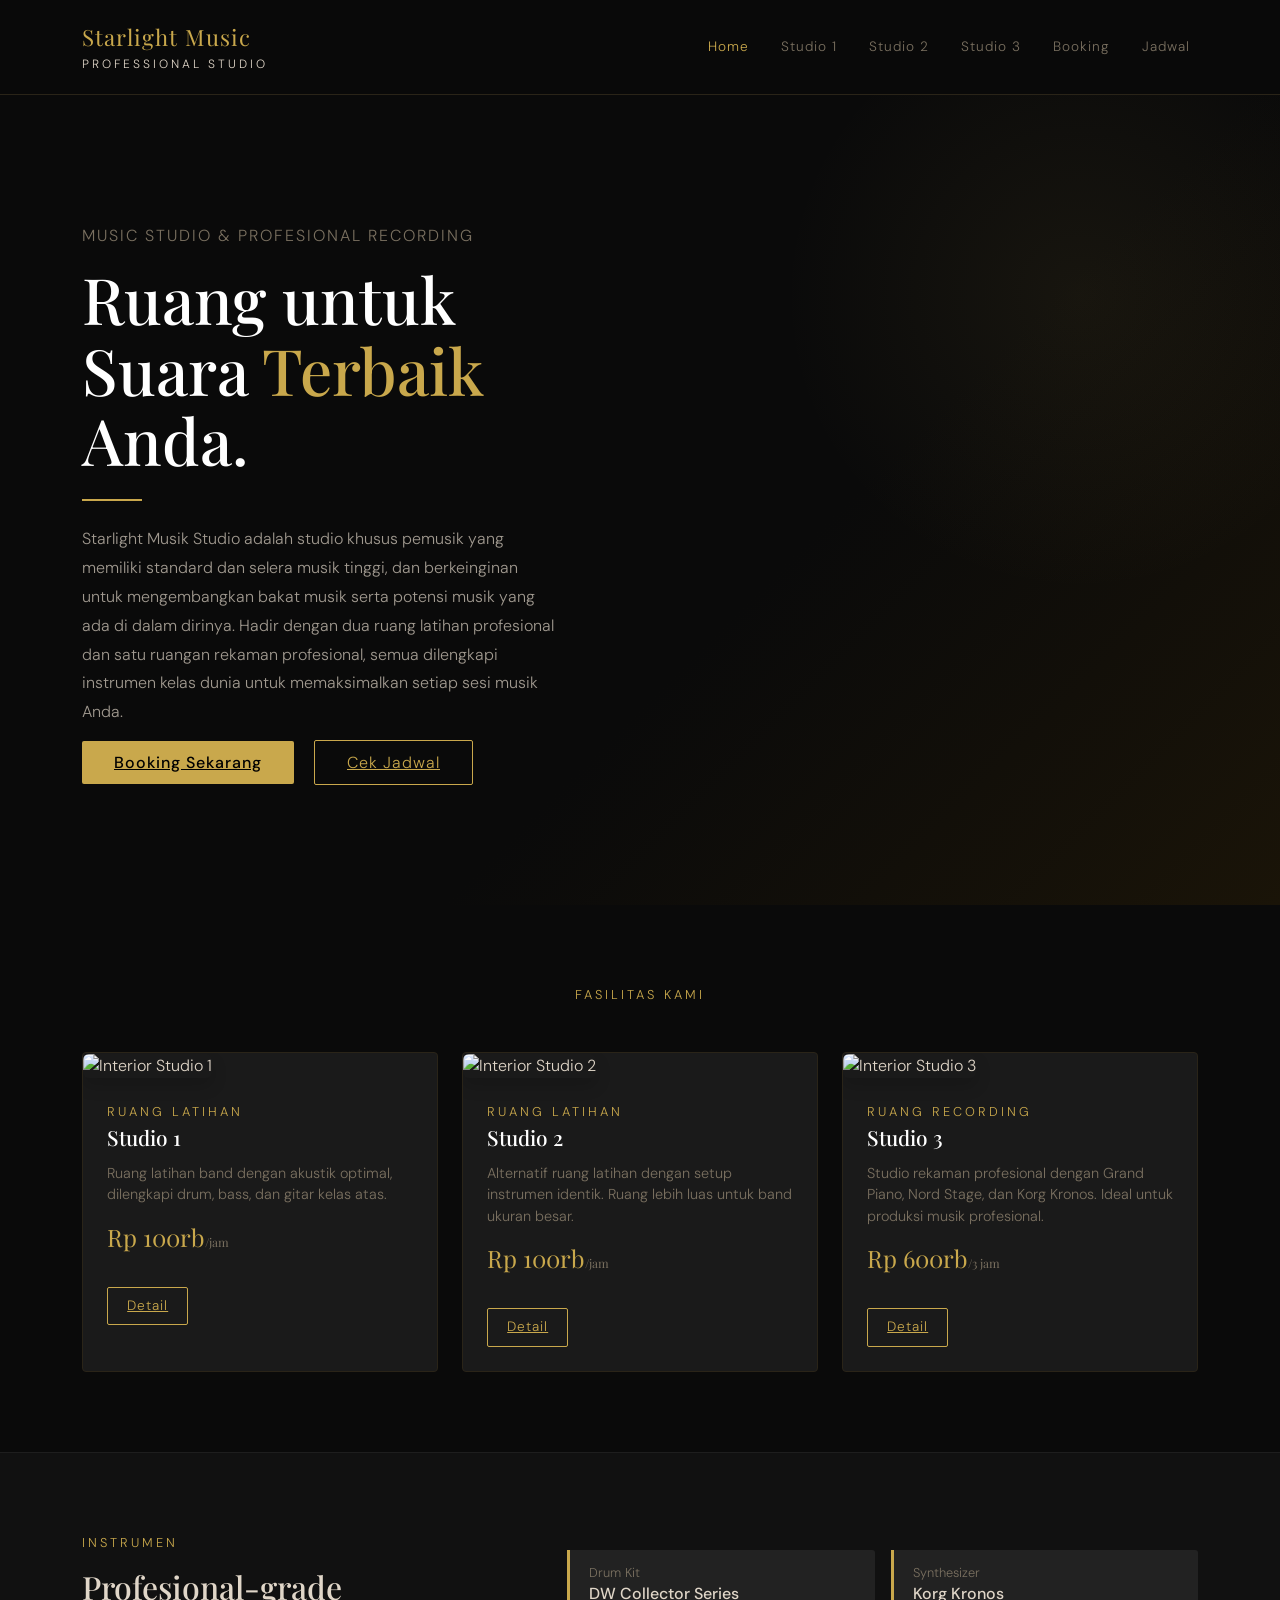
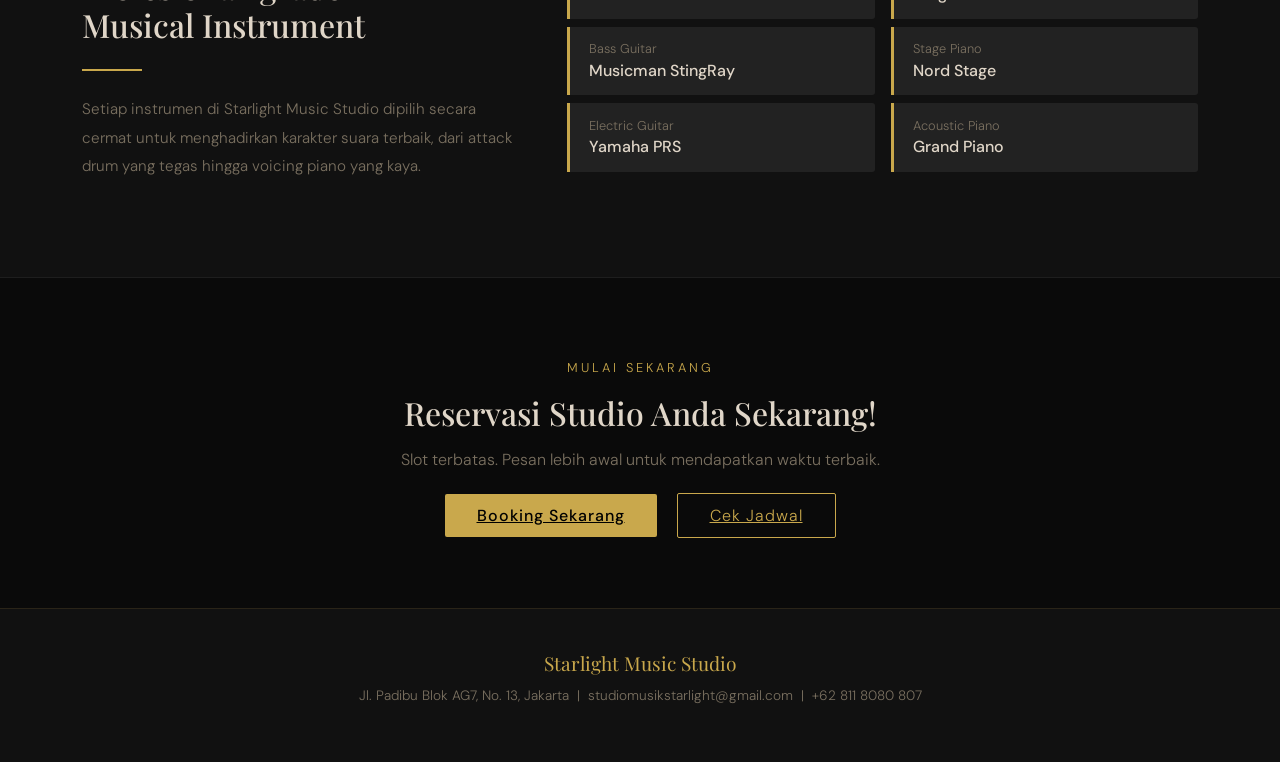
==== index.html @ 62aedbd3 "Add files via upload" ====
<!DOCTYPE html>
<html lang="id">
<head>
  <meta charset="UTF-8" />
  <meta name="viewport" content="width=device-width, initial-scale=1.0" />
  <title>Starlight Music Studio</title>
  <link rel="stylesheet" href="https://cdn.jsdelivr.net/npm/bootstrap@5.3.3/dist/css/bootstrap.min.css" />
  <link rel="stylesheet" href="https://cdn.jsdelivr.net/npm/bootstrap-icons@1.11.3/font/bootstrap-icons.min.css" />
  <link rel="stylesheet" href="style.css" />
</head>
<body>

<!-- NAVBAR -->
<nav class="navbar navbar-expand-lg sticky-top">
  <div class="container">
    <a class="navbar-brand" href="index.html">Starlight Music<span>PROFESSIONAL STUDIO</span></a>
    <button class="navbar-toggler" type="button" data-bs-toggle="collapse" data-bs-target="#nav">
      <i class="bi bi-list text-warning"></i>
    </button>
    <div class="collapse navbar-collapse" id="nav">
      <ul class="navbar-nav ms-auto gap-lg-3">
        <li class="nav-item"><a class="nav-link active" href="index.html">Home</a></li>
        <li class="nav-item"><a class="nav-link" href="studio1.html">Studio 1</a></li>
        <li class="nav-item"><a class="nav-link" href="studio2.html">Studio 2</a></li>
        <li class="nav-item"><a class="nav-link" href="studio3.html">Studio 3</a></li>
        <li class="nav-item"><a class="nav-link" href="booking.html">Booking</a></li>
        <li class="nav-item"><a class="nav-link" href="schedule.html">Jadwal</a></li>
      </ul>
    </div>
  </div>
</nav>

<!-- heroo -->
<section class="hero">
  <div class="container">
    <div class="row align-items-center">
      <div class="col-lg-10">
        <p class="hero-sub">Music Studio & Profesional Recording</p>
        <h1 class="hero-title">Ruang untuk<br>Suara <span>Terbaik</span><br>Anda.</h1>
        <div class="divider-gold"></div>
        <p class="hero-desc mb-4">
          Starlight Musik Studio adalah studio khusus pemusik yang memiliki standard dan selera musik tinggi, dan berkeinginan untuk mengembangkan bakat musik serta potensi musik yang ada di dalam dirinya.
          Hadir dengan dua ruang latihan profesional dan satu ruangan rekaman profesional, semua 
          dilengkapi instrumen kelas dunia untuk memaksimalkan setiap sesi musik Anda.
        </p>
        <a href="booking.html" class="btn-gold me-3">Booking Sekarang</a>
        <a href="schedule.html" class="btn-outline-gold">Cek Jadwal</a>
      </div>
    </div>
  </div>
</section>

<!-- studio -->
<section class="section">
  <div class="container">
    <div class="text-center mb-5">
      <p class="label-gold">Fasilitas Kami</p>
    
    </div>
    <div class="row g-4">
      <!-- studio 1 -->
      <div class="col-md-4">
        <div class="studio-card h-100">
          <img src="assets/fotostudio1.png" alt="Interior Studio 1" class="img-fluid rounded shadow">
          <div class="card-body">
            <p class="label-gold mb-1">Ruang Latihan</p>
            <h3 style="font-size:1.3rem; color:#fff;">Studio 1</h3>
            <p style="color:var(--muted); font-size:0.9rem; margin:0.8rem 0;">
              Ruang latihan band dengan akustik optimal, dilengkapi drum, bass, dan gitar kelas atas.
            </p>
            <p class="price-tag">Rp 100rb<small style="font-size:0.75rem; color:var(--muted)">/jam</small></p>
            <a href="studio1.html" class="btn-outline-gold d-inline-block mt-3" style="font-size:0.85rem; padding:.5rem 1.2rem;">Detail</a>
          </div>
        </div>
      </div>
      <!-- studio 2 -->
      <div class="col-md-4">
        <div class="studio-card h-100">
          <img src="assets/fotostudio2.png" alt="Interior Studio 2" class="img-fluid rounded shadow">
          <div class="card-body">
            <p class="label-gold mb-1">Ruang Latihan</p>
            <h3 style="font-size:1.3rem; color:#fff;">Studio 2</h3>
            <p style="color:var(--muted); font-size:0.9rem; margin:0.8rem 0;">
              Alternatif ruang latihan dengan setup instrumen identik. Ruang lebih luas untuk band ukuran besar.
            </p>
            <p class="price-tag">Rp 100rb<small style="font-size:0.75rem; color:var(--muted)">/jam</small></p>
            <a href="studio2.html" class="btn-outline-gold d-inline-block mt-3" style="font-size:0.85rem; padding:.5rem 1.2rem;">Detail</a>
          </div>
        </div>
      </div>
      <!-- studio 3 -->
      <div class="col-md-4">
        <div class="studio-card h-100">
          <img src="assets/fotostudio3.png" alt="Interior Studio 3" class="img-fluid rounded shadow">
          <div class="card-body">
            <p class="label-gold mb-1">Ruang Recording</p>
            <h3 style="font-size:1.3rem; color:#fff;">Studio 3</h3>
            <p style="color:var(--muted); font-size:0.9rem; margin:0.8rem 0;">
              Studio rekaman profesional dengan Grand Piano, Nord Stage, dan Korg Kronos. Ideal untuk produksi musik profesional.
            </p>
            <p class="price-tag">Rp 600rb<small style="font-size:0.75rem; color:var(--muted)">/3 jam</small></p>
            <a href="studio3.html" class="btn-outline-gold d-inline-block mt-3" style="font-size:0.85rem; padding:.5rem 1.2rem;">Detail</a>
          </div>
        </div>
      </div>
    </div>
  </div>
</section>

<!-- alat -->
<section class="section" style="background: var(--dark2); border-top:1px solid #1e1e1e; border-bottom:1px solid #1e1e1e;">
  <div class="container">
    <div class="row align-items-center g-5">
      <div class="col-lg-5">
        <p class="label-gold">Instrumen</p>
        <h2 class="section-title">Profesional-grade<br>Musical Instrument</h2>
        <div class="divider-gold"></div>
        <p style="color:var(--muted); line-height:1.9; font-size:0.95rem;">
          Setiap instrumen di Starlight Music Studio dipilih secara cermat untuk menghadirkan karakter suara terbaik,
          dari attack drum yang tegas hingga voicing piano yang kaya.
        </p>
      </div>
      <div class="col-lg-7">
        <div class="row g-3">
          <div class="col-6">
            <div class="gear-item">
              <div class="gear-type">Drum Kit</div>
              <div class="gear-name">DW Collector Series</div>
            </div>
            <div class="gear-item">
              <div class="gear-type">Bass Guitar</div>
              <div class="gear-name">Musicman StingRay</div>
            </div>
            <div class="gear-item">
              <div class="gear-type">Electric Guitar</div>
              <div class="gear-name">Yamaha PRS</div>
            </div>
          </div>
          <div class="col-6">
            <div class="gear-item">
              <div class="gear-type">Synthesizer</div>
              <div class="gear-name">Korg Kronos</div>
            </div>
            <div class="gear-item">
              <div class="gear-type">Stage Piano</div>
              <div class="gear-name">Nord Stage</div>
            </div>
            <div class="gear-item">
              <div class="gear-type">Acoustic Piano</div>
              <div class="gear-name">Grand Piano</div>
            </div>
          </div>
        </div>
      </div>
    </div>
  </div>
</section>

<!-- call to action -->
<section class="section text-center">
  <div class="container">
    <p class="label-gold">Mulai Sekarang</p>
    <h2 class="section-title mb-3">Reservasi Studio Anda Sekarang!</h2>
    <p style="color:var(--muted); margin-bottom:2rem;">Slot terbatas. Pesan lebih awal untuk mendapatkan waktu terbaik.</p>
    <a href="booking.html" class="btn-gold me-3">Booking Sekarang</a>
    <a href="schedule.html" class="btn-outline-gold">Cek Jadwal</a>
  </div>
</section>

<!-- footer -->
<footer>
  <div class="brand-foot mb-2">Starlight Music Studio</div>
  <p>Jl. Padibu Blok AG7, No. 13, Jakarta &nbsp;|&nbsp; studiomusikstarlight@gmail.com &nbsp;|&nbsp; +62 811 8080 807</p>
</footer>

<script src="https://cdn.jsdelivr.net/npm/bootstrap@5.3.3/dist/js/bootstrap.bundle.min.js"></script>
</body>
</html>
---- style.css ----
/* minta font */
@import url('https://fonts.googleapis.com/css2?family=Playfair+Display:wght@400;700&family=DM+Sans:wght@300;400;500&display=swap');

:root {
  --gold: #c9a84c;
  --gold-light: #e8c97a;
  --dark: #0a0a0a;
  --dark2: #111111;
  --dark3: #1a1a1a;
  --dark4: #222222;
  --text: #e0d6c8;
  --muted: #7a7060;
}

* { margin: 0; padding: 0; box-sizing: border-box; }

body {
  background: var(--dark);
  color: var(--text);
  font-family: 'DM Sans', sans-serif;
  font-weight: 300;
}

h1, h2, h3, .brand {
  font-family: 'Playfair Display', serif;
}

/* navigasi */
.navbar {
  background: rgba(10,10,10,0.97) !important;
  border-bottom: 1px solid #2a2418;
  padding: 1rem 0;
}
.navbar-brand {
  font-family: 'Playfair Display', serif;
  font-size: 1.4rem;
  color: var(--gold) !important;
  letter-spacing: 1px;
}
.navbar-brand span { color: var(--text); font-size: 0.75rem; display: block; letter-spacing: 3px; font-family: 'DM Sans', sans-serif; font-weight: 300; }
.nav-link { color: var(--muted) !important; letter-spacing: 1px; font-size: 0.85rem; transition: color .2s; }
.nav-link:hover, .nav-link.active { color: var(--gold) !important; }
.navbar-toggler { border-color: var(--muted); }

/* footer */
footer {
  background: var(--dark2);
  border-top: 1px solid #2a2418;
  padding: 2.5rem 0;
  text-align: center;
  color: var(--muted);
  font-size: 0.85rem;
}
footer .brand-foot { font-family: 'Playfair Display', serif; color: var(--gold); font-size: 1.2rem; }

/* heroo     */
.hero {
  min-height: 90vh;
  display: flex;
  align-items: center;
  background: linear-gradient(135deg, #0a0a0a 60%, #1a1408 100%);
  position: relative;
  overflow: hidden;
}
.hero::before {
  content: '';
  position: absolute;
  width: 600px; height: 600px;
  background: radial-gradient(circle, rgba(201,168,76,0.07) 0%, transparent 70%);
  top: -100px; right: -100px;
  pointer-events: none;
}
.hero-title {
  font-size: clamp(2.5rem, 5vw, 4.5rem);
  line-height: 1.1;
  color: #fff;
}
.hero-title span { color: var(--gold); }
.hero-sub {
  color: var(--muted);
  font-size: 1rem;
  letter-spacing: 2px;
  text-transform: uppercase;
  margin-bottom: 1rem;
}
.hero-desc { color: var(--text); opacity: 0.7; max-width: 480px; line-height: 1.8; }
.divider-gold { width: 60px; height: 2px; background: var(--gold); margin: 1.5rem 0; }

/* buton */
.btn-gold {
  background: var(--gold);
  color: #000;
  border: none;
  padding: 0.7rem 2rem;
  font-family: 'DM Sans', sans-serif;
  font-weight: 500;
  letter-spacing: 1px;
  border-radius: 2px;
  transition: background .2s, transform .1s;
}
.btn-gold:hover { background: var(--gold-light); color: #000; transform: translateY(-1px); }
.btn-outline-gold {
  border: 1px solid var(--gold);
  color: var(--gold);
  background: transparent;
  padding: 0.7rem 2rem;
  border-radius: 2px;
  letter-spacing: 1px;
  transition: all .2s;
}
.btn-outline-gold:hover { background: var(--gold); color: #000; }

/* studio cards */
.studio-card {
  background: var(--dark3);
  border: 1px solid #2a2418;
  border-radius: 4px;
  overflow: hidden;
  transition: border-color .2s, transform .2s;
}
.studio-card:hover { border-color: var(--gold); transform: translateY(-3px); }
.studio-card .card-body { padding: 1.5rem; }
.studio-card .price-tag {
  font-family: 'Playfair Display', serif;
  color: var(--gold);
  font-size: 1.5rem;
}

/* section */
.section { padding: 5rem 0; }
.section-title {
  font-size: 2rem;
  color: var(--text);
  margin-bottom: 0.5rem;
}
.label-gold {
  color: var(--gold);
  font-size: 0.8rem;
  letter-spacing: 3px;
  text-transform: uppercase;
}

/* list instrumen */
.gear-item {
  background: var(--dark4);
  border-left: 3px solid var(--gold);
  padding: 0.8rem 1.2rem;
  margin-bottom: 0.5rem;
  border-radius: 0 3px 3px 0;
}
.gear-item .gear-name { font-weight: 500; color: var(--text); }
.gear-item .gear-type { font-size: 0.8rem; color: var(--muted); }

/* tabel harga */
.price-row {
  display: flex;
  justify-content: space-between;
  padding: 0.8rem 0;
  border-bottom: 1px solid #2a2418;
}
.price-row:last-child { border-bottom: none; }
.price-amount { color: var(--gold); font-family: 'Playfair Display', serif; }

/* form booking */
.form-control, .form-select {
  background: var(--dark3) !important;
  border: 1px solid #2a2418 !important;
  color: var(--text) !important;
  border-radius: 3px;
}
.form-control:focus, .form-select:focus {
  border-color: var(--gold) !important;
  box-shadow: 0 0 0 2px rgba(201,168,76,0.15) !important;
}
.form-label { color: var(--muted); font-size: 0.85rem; letter-spacing: 1px; }

/* tabel jadwal */
.table-schedule {
  width: 100%;
  border-collapse: collapse;
  font-size: 0.9rem;
}
.table-schedule th {
  background: var(--dark3);
  color: var(--gold);
  padding: 0.9rem 1rem;
  text-align: center;
  border: 1px solid #2a2418;
  font-family: 'Playfair Display', serif;
  font-weight: 400;
  letter-spacing: 1px;
}
.table-schedule td {
  padding: 0.75rem 1rem;
  border: 1px solid #1e1e1e;
  text-align: center;
  color: var(--muted);
  vertical-align: middle;
}
.table-schedule td:first-child { color: var(--text); font-weight: 500; }
.booked-cell {
  background: rgba(201,168,76,0.1);
  color: var(--gold) !important;
  font-size: 0.8rem;
  border-radius: 3px;
  padding: 4px 8px;
  display: inline-block;
}

/* tempat qrisssssss */
.modal-content {
  background: var(--dark2) !important;
  border: 1px solid #2a2418 !important;
}
.modal-header { border-bottom: 1px solid #2a2418 !important; }
.modal-footer { border-top: 1px solid #2a2418 !important; }
.qris-box {
  background: #fff;
  border-radius: 8px;
  padding: 1.5rem;
  display: inline-block;
  text-align: center;
}
.qris-box img { width: 200px; height: 200px; }

/* header halaman */
.page-header {
  padding: 5rem 0 3rem;
  background: linear-gradient(180deg, #111 0%, var(--dark) 100%);
  border-bottom: 1px solid #2a2418;
}
.page-header h1 { font-size: 2.5rem; }

/* tempat taruh foto */
.img-studio {
  width: 100%;
  height: 280px;
  object-fit: cover;
  border-radius: 4px;
  background: var(--dark4);
  display: block;
}
.img-placeholder {
  width: 100%;
  height: 280px;
  background: var(--dark4);
  border-radius: 4px;
  display: flex;
  align-items: center;
  justify-content: center;
  border: 1px dashed #2a2418;
  color: var(--muted);
  font-size: 0.85rem;
  letter-spacing: 1px;
}
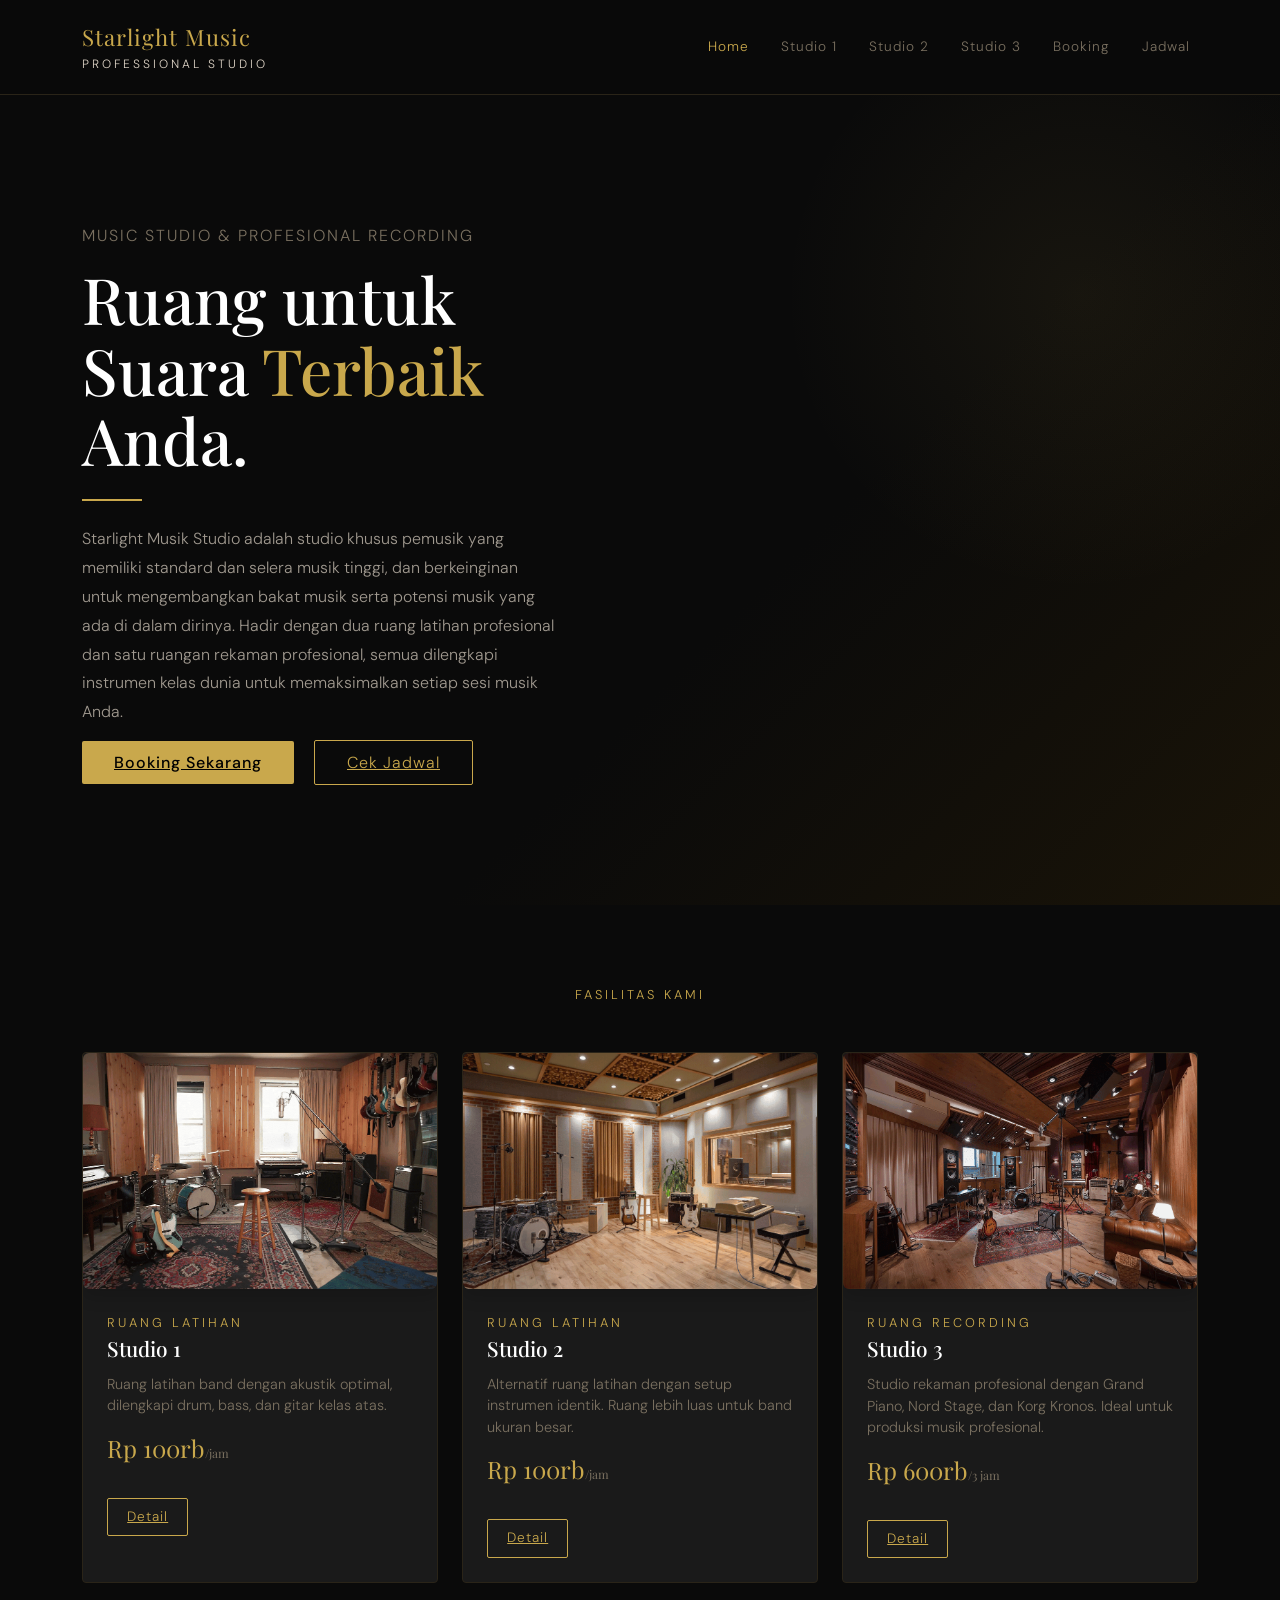
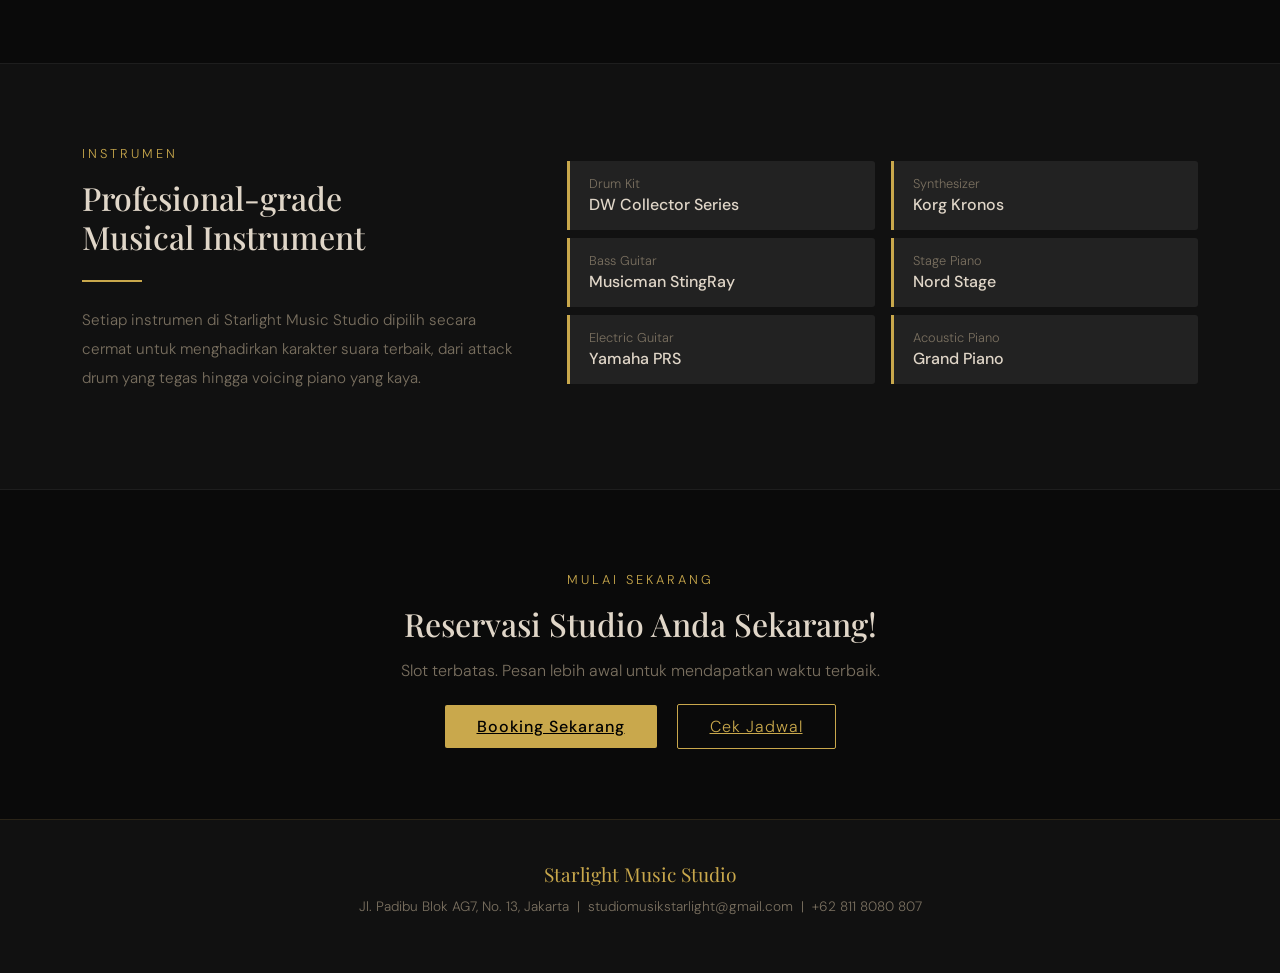
==== commit 2926e348: "Remove 'assets/' prefix from studio image paths" ====
--- a/index.html
+++ b/index.html
@@ -61,7 +61,7 @@
       <!-- studio 1 -->
       <div class="col-md-4">
         <div class="studio-card h-100">
-          <img src="assets/fotostudio1.png" alt="Interior Studio 1" class="img-fluid rounded shadow">
+          <img src="fotostudio1.png" alt="Interior Studio 1" class="img-fluid rounded shadow">
           <div class="card-body">
             <p class="label-gold mb-1">Ruang Latihan</p>
             <h3 style="font-size:1.3rem; color:#fff;">Studio 1</h3>
@@ -76,7 +76,7 @@
       <!-- studio 2 -->
       <div class="col-md-4">
         <div class="studio-card h-100">
-          <img src="assets/fotostudio2.png" alt="Interior Studio 2" class="img-fluid rounded shadow">
+          <img src="fotostudio2.png" alt="Interior Studio 2" class="img-fluid rounded shadow">
           <div class="card-body">
             <p class="label-gold mb-1">Ruang Latihan</p>
             <h3 style="font-size:1.3rem; color:#fff;">Studio 2</h3>
@@ -91,7 +91,7 @@
       <!-- studio 3 -->
       <div class="col-md-4">
         <div class="studio-card h-100">
-          <img src="assets/fotostudio3.png" alt="Interior Studio 3" class="img-fluid rounded shadow">
+          <img src="fotostudio3.png" alt="Interior Studio 3" class="img-fluid rounded shadow">
           <div class="card-body">
             <p class="label-gold mb-1">Ruang Recording</p>
             <h3 style="font-size:1.3rem; color:#fff;">Studio 3</h3>
